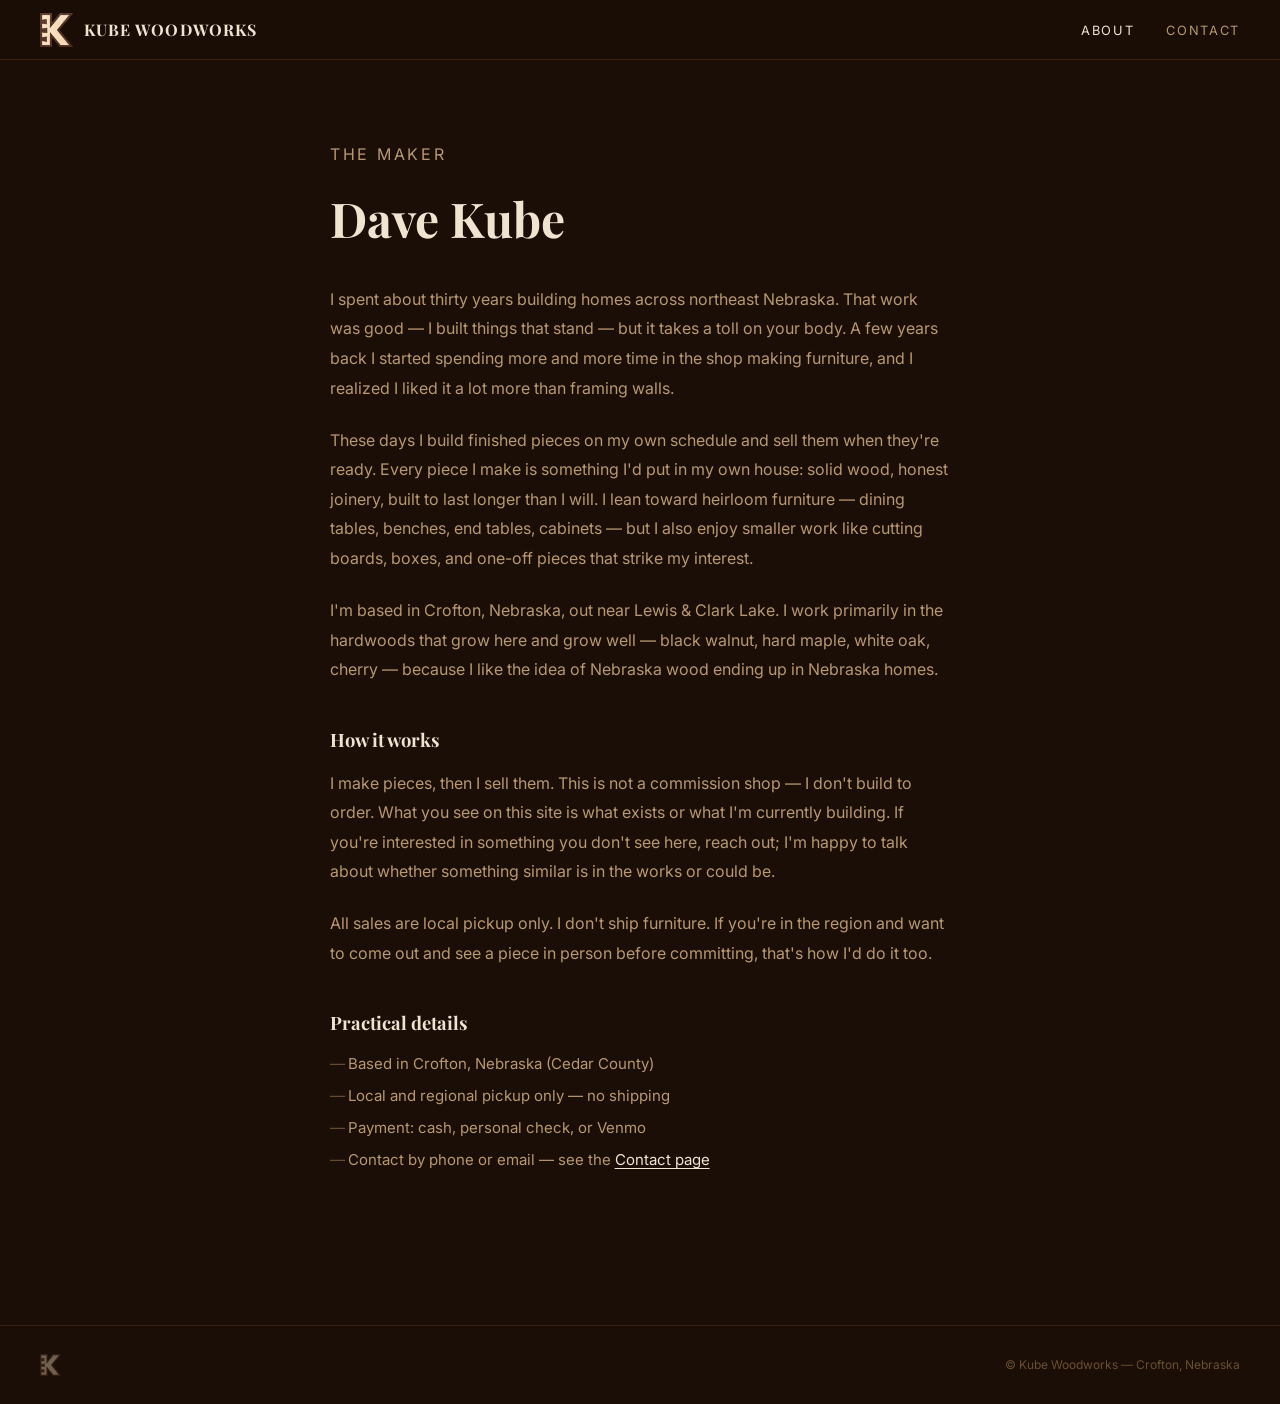
==== about.html @ 45e0f2c5 "Build initial static site for Kube Woodworks Three-page static site (index, about, contact) per READ" ====
<!DOCTYPE html>
<html lang="en">
<head>
  <meta charset="UTF-8">
  <meta name="viewport" content="width=device-width, initial-scale=1.0">
  <title>About — Kube Woodworks</title>
  <meta name="description" content="Dave Kube is a craftsman in Crofton, Nebraska. After 30 years building homes, he now makes heirloom furniture and one-of-a-kind wooden pieces.">
  <link rel="icon" type="image/png" sizes="512x512" href="assets/k-mark-512.png">
  <link rel="apple-touch-icon" href="assets/k-mark-512.png">
  <link rel="manifest" href="assets/site.webmanifest">
  <link rel="stylesheet" href="style.css">
</head>
<body>

  <!-- ── Navigation ── -->
  <nav class="site-nav" aria-label="Site navigation">
    <a class="nav-home" href="index.html" aria-label="Kube Woodworks home">
      <img src="assets/k-mark-512.png" alt="">
      <span class="nav-wordmark">Kube Woodworks</span>
    </a>
    <ul class="nav-links">
      <li><a href="about.html" aria-current="page">About</a></li>
      <li><a href="contact.html">Contact</a></li>
    </ul>
  </nav>

  <!-- ── About content ── -->
  <main class="content-page">
    <div class="content-inner">

      <p class="page-eyebrow">The maker</p>
      <h1 class="page-title">Dave Kube</h1>

      <p>
        I spent about thirty years building homes across northeast Nebraska.
        That work was good — I built things that stand — but it takes a toll
        on your body. A few years back I started spending more and more time
        in the shop making furniture, and I realized I liked it a lot more
        than framing walls.
      </p>

      <p>
        These days I build finished pieces on my own schedule and sell them
        when they're ready. Every piece I make is something I'd put in my
        own house: solid wood, honest joinery, built to last longer than
        I will. I lean toward heirloom furniture — dining tables, benches,
        end tables, cabinets — but I also enjoy smaller work like cutting
        boards, boxes, and one-off pieces that strike my interest.
      </p>

      <p>
        I'm based in Crofton, Nebraska, out near Lewis &amp; Clark Lake.
        I work primarily in the hardwoods that grow here and grow well —
        black walnut, hard maple, white oak, cherry — because I like the
        idea of Nebraska wood ending up in Nebraska homes.
      </p>

      <h2>How it works</h2>

      <p>
        I make pieces, then I sell them. This is not a commission shop —
        I don't build to order. What you see on this site is what exists
        or what I'm currently building. If you're interested in something
        you don't see here, reach out; I'm happy to talk about whether
        something similar is in the works or could be.
      </p>

      <p>
        All sales are local pickup only. I don't ship furniture.
        If you're in the region and want to come out and see a piece in
        person before committing, that's how I'd do it too.
      </p>

      <h2>Practical details</h2>

      <ul>
        <li>Based in Crofton, Nebraska (Cedar County)</li>
        <li>Local and regional pickup only — no shipping</li>
        <li>Payment: cash, personal check, or Venmo</li>
        <li>Contact by phone or email — see the <a href="contact.html" style="color:var(--text);text-underline-offset:3px;">Contact page</a></li>
      </ul>

    </div>
  </main>

  <!-- ── Footer ── -->
  <footer class="site-footer">
    <a class="footer-logo" href="index.html" aria-label="Kube Woodworks">
      <img src="assets/k-mark-512.png" alt="">
    </a>
    <p class="footer-copy">&copy; Kube Woodworks &mdash; Crofton, Nebraska</p>
  </footer>

</body>
</html>
---- style.css ----
/* =============================================================
   Kube Woodworks — shared styles
   ============================================================= */

@import url('https://fonts.googleapis.com/css2?family=Playfair+Display:wght@400;700&family=Inter:wght@400;500&display=swap');

:root {
  --bg:             #1a0e07;
  --surface:        #211209;
  --surface-raised: #2c180a;
  --text:           #f0e4d0;
  --text-dim:       #b89870;
  --text-muted:     #6a4e30;
  --accent:         #c87d38;
  --green:          #6ba870;
  --divider:        #38200e;
  --nav-h:          60px;
  --serif: 'Playfair Display', Georgia, 'Times New Roman', serif;
  --sans:  'Inter', system-ui, -apple-system, sans-serif;
}

*, *::before, *::after { box-sizing: border-box; margin: 0; padding: 0; }

html {
  -webkit-text-size-adjust: 100%;
  scroll-behavior: smooth;
}

body {
  background: var(--bg);
  color: var(--text);
  font-family: var(--sans);
  font-size: 1rem;
  line-height: 1.6;
  min-height: 100dvh;
}

/* ── Navigation ─────────────────────────────────────────────── */

.site-nav {
  position: fixed;
  top: 0;
  inset-inline: 0;
  height: var(--nav-h);
  display: flex;
  align-items: center;
  padding: 0 clamp(1rem, 4vw, 2.5rem);
  background: rgba(26, 14, 7, 0.94);
  backdrop-filter: blur(14px);
  -webkit-backdrop-filter: blur(14px);
  border-bottom: 1px solid var(--divider);
  z-index: 200;
  gap: 1rem;
}

.nav-home {
  display: flex;
  align-items: center;
  gap: 0.6rem;
  text-decoration: none;
  color: var(--text);
  flex-shrink: 0;
}

.nav-home img {
  height: 34px;
  width: auto;
  object-fit: contain;
}

.nav-wordmark {
  font-family: var(--serif);
  font-weight: 700;
  font-size: 1rem;
  letter-spacing: 0.07em;
  text-transform: uppercase;
  line-height: 1;
}

.nav-links {
  margin-left: auto;
  display: flex;
  gap: 2rem;
  list-style: none;
}

.nav-links a {
  color: var(--text-dim);
  text-decoration: none;
  font-size: 0.8rem;
  letter-spacing: 0.13em;
  text-transform: uppercase;
  transition: color 0.18s;
}

.nav-links a:hover,
.nav-links a[aria-current="page"] {
  color: var(--text);
}

/* ── Gallery — index.html ────────────────────────────────────── */

.gallery-stage {
  padding-top: var(--nav-h);
  height: 100dvh;
  overflow: hidden;
  position: relative;
}

/* Each piece: hidden by default, shown with .active */
.piece {
  display: none;
  height: calc(100dvh - var(--nav-h));
  grid-template-columns: 1fr 400px;
}

.piece.active {
  display: grid;
  animation: piece-in 0.3s ease;
}

@keyframes piece-in {
  from { opacity: 0; }
  to   { opacity: 1; }
}

/* Photo panel */
.piece-photo {
  overflow: hidden;
  display: flex;
  align-items: center;
  justify-content: center;
  background: var(--surface);
  border-right: 1px solid var(--divider);
}

.piece-photo img {
  width: 100%;
  height: 100%;
  object-fit: contain;
  object-position: center;
}

/* Placeholder shown when no photo is provided yet */
.piece-photo-placeholder {
  width: 100%;
  height: 100%;
  display: flex;
  flex-direction: column;
  align-items: center;
  justify-content: center;
  gap: 1.25rem;
  background: var(--surface);
}

.piece-photo-placeholder img {
  height: 100px;
  width: auto;
  opacity: 0.18;
  object-fit: contain;
}

.piece-photo-placeholder p {
  color: var(--text-muted);
  font-size: 0.75rem;
  letter-spacing: 0.14em;
  text-transform: uppercase;
}

/* Placard panel */
.piece-placard {
  display: flex;
  flex-direction: column;
  padding: clamp(2rem, 5vh, 3.5rem) 2.25rem clamp(2rem, 5vh, 3.5rem) 2.25rem;
  overflow-y: auto;
  background: var(--surface);
}

.piece-number {
  font-size: 0.7rem;
  letter-spacing: 0.18em;
  text-transform: uppercase;
  color: var(--text-muted);
  margin-bottom: 1.25rem;
}

.piece-title {
  font-family: var(--serif);
  font-size: clamp(1.6rem, 2.8vw, 2.25rem);
  font-weight: 700;
  line-height: 1.15;
  margin-bottom: 1.75rem;
}

.piece-meta {
  display: grid;
  grid-template-columns: auto 1fr;
  gap: 0.35rem 1rem;
  margin-bottom: 1.75rem;
}

.piece-meta dt {
  font-size: 0.7rem;
  letter-spacing: 0.14em;
  text-transform: uppercase;
  color: var(--text-muted);
  align-self: baseline;
  padding-top: 0.15em;
}

.piece-meta dd {
  font-size: 0.9375rem;
  color: var(--text-dim);
}

.piece-description {
  font-size: 0.9375rem;
  line-height: 1.75;
  color: var(--text-dim);
  margin-bottom: 2rem;
  flex: 1;
}

/* Availability block */
.piece-availability {
  margin-top: auto;
  padding-top: 1.5rem;
  border-top: 1px solid var(--divider);
}

.avail-badge {
  display: inline-flex;
  align-items: center;
  gap: 0.5rem;
  font-size: 0.7rem;
  letter-spacing: 0.14em;
  text-transform: uppercase;
  margin-bottom: 0.75rem;
}

.avail-badge::before {
  content: '';
  display: block;
  width: 7px;
  height: 7px;
  border-radius: 50%;
  background: currentColor;
  flex-shrink: 0;
}

.avail-badge.available   { color: var(--green); }
.avail-badge.unavailable { color: var(--accent); }

.avail-message {
  font-size: 0.875rem;
  line-height: 1.65;
  color: var(--text-dim);
  margin-bottom: 1.1rem;
}

.btn {
  display: inline-block;
  padding: 0.6rem 1.3rem;
  background: transparent;
  border: 1px solid var(--text-muted);
  color: var(--text);
  text-decoration: none;
  font-family: var(--sans);
  font-size: 0.775rem;
  letter-spacing: 0.12em;
  text-transform: uppercase;
  transition: border-color 0.18s, color 0.18s;
  cursor: pointer;
}

.btn:hover {
  border-color: var(--text);
}

/* Gallery controls (counter + arrows) */
.gallery-controls {
  position: absolute;
  bottom: 1.5rem;
  /* Centered on the photo half, accounting for 400px placard */
  left: 0;
  right: 400px;
  display: flex;
  align-items: center;
  justify-content: center;
  gap: 1.25rem;
  z-index: 10;
  pointer-events: none;
}

.gallery-controls > * {
  pointer-events: auto;
}

.gallery-btn {
  width: 44px;
  height: 44px;
  display: flex;
  align-items: center;
  justify-content: center;
  background: rgba(26, 14, 7, 0.75);
  border: 1px solid var(--divider);
  color: var(--text);
  font-size: 1rem;
  cursor: pointer;
  transition: background 0.18s, border-color 0.18s;
}

.gallery-btn:hover:not(:disabled) {
  background: var(--surface-raised);
  border-color: var(--text-muted);
}

.gallery-btn:disabled {
  opacity: 0.2;
  cursor: default;
}

.gallery-counter {
  font-size: 0.7rem;
  letter-spacing: 0.16em;
  color: var(--text-muted);
  min-width: 2.5rem;
  text-align: center;
}

/* ── Content pages — about.html / contact.html ───────────────── */

.content-page {
  padding-top: var(--nav-h);
}

.content-inner {
  max-width: 700px;
  margin: 0 auto;
  padding: clamp(3rem, 8vw, 5rem) clamp(1.25rem, 5vw, 2.5rem) 4rem;
}

.page-eyebrow {
  font-size: 0.7rem;
  letter-spacing: 0.17em;
  text-transform: uppercase;
  color: var(--text-muted);
  margin-bottom: 0.875rem;
}

.page-title {
  font-family: var(--serif);
  font-size: clamp(2rem, 5vw, 3rem);
  font-weight: 700;
  line-height: 1.1;
  margin-bottom: 2.5rem;
}

.content-inner p {
  font-size: 1rem;
  line-height: 1.85;
  color: var(--text-dim);
  margin-bottom: 1.4rem;
}

.content-inner h2 {
  font-family: var(--serif);
  font-size: 1.15rem;
  font-weight: 700;
  color: var(--text);
  margin: 2.5rem 0 0.9rem;
}

.content-inner ul {
  list-style: none;
  margin-bottom: 1.5rem;
  display: flex;
  flex-direction: column;
  gap: 0.45rem;
}

.content-inner ul li {
  font-size: 0.9375rem;
  color: var(--text-dim);
  padding-left: 1.1rem;
  position: relative;
  line-height: 1.65;
}

.content-inner ul li::before {
  content: '—';
  position: absolute;
  left: 0;
  color: var(--text-muted);
}

/* Contact specifics */
.contact-methods {
  display: grid;
  grid-template-columns: 1fr 1fr;
  gap: 0.5rem 2.5rem;
  margin-bottom: 2.5rem;
}

.contact-method {
  padding: 1.5rem 0;
  border-top: 1px solid var(--divider);
  display: flex;
  flex-direction: column;
  gap: 0.3rem;
}

.contact-label {
  font-size: 0.68rem;
  letter-spacing: 0.16em;
  text-transform: uppercase;
  color: var(--text-muted);
}

.contact-value {
  font-family: var(--serif);
  font-size: 1.25rem;
  color: var(--text);
  text-decoration: none;
  line-height: 1.2;
  transition: color 0.18s;
}

.contact-value:hover {
  color: var(--accent);
}

.contact-note {
  font-size: 0.8125rem;
  color: var(--text-muted);
  line-height: 1.55;
  margin-top: 0.2rem;
}

.inquiry-block {
  margin-top: 0.5rem;
  padding: 1.75rem 2rem;
  background: var(--surface);
  border: 1px solid var(--divider);
}

.inquiry-block h2 {
  font-family: var(--serif);
  font-size: 1.1rem;
  color: var(--text);
  margin-bottom: 0.75rem;
}

.inquiry-block p {
  font-size: 0.9375rem;
  color: var(--text-dim);
  line-height: 1.75;
  margin-bottom: 0;
}

.inquiry-block a {
  color: var(--text);
  text-decoration: underline;
  text-underline-offset: 3px;
}

/* ── Footer ──────────────────────────────────────────────────── */

.site-footer {
  margin-top: 4rem;
  padding: 1.75rem clamp(1.25rem, 5vw, 2.5rem);
  border-top: 1px solid var(--divider);
  display: flex;
  align-items: center;
  justify-content: space-between;
  flex-wrap: wrap;
  gap: 1rem;
}

.footer-logo {
  display: flex;
  align-items: center;
  gap: 0.5rem;
  text-decoration: none;
}

.footer-logo img {
  height: 22px;
  opacity: 0.4;
  object-fit: contain;
}

.footer-copy {
  font-size: 0.75rem;
  color: var(--text-muted);
}

/* ── Responsive ──────────────────────────────────────────────── */

@media (max-width: 900px) {
  .piece {
    grid-template-columns: 1fr 340px;
  }
  .gallery-controls {
    right: 340px;
  }
}

@media (max-width: 680px) {
  /* Stack gallery vertically on mobile */
  .gallery-stage {
    height: auto;
    overflow: visible;
    padding-bottom: 5rem; /* room for fixed controls */
  }

  .piece {
    height: auto;
  }

  .piece.active {
    grid-template-columns: 1fr;
    grid-template-rows: 62vw auto;
  }

  .piece-photo {
    height: 62vw;
    min-height: 240px;
    border-right: none;
    border-bottom: 1px solid var(--divider);
  }

  .gallery-controls {
    position: fixed;
    right: auto;
    left: 50%;
    bottom: 1rem;
    transform: translateX(-50%);
    background: rgba(26, 14, 7, 0.88);
    border: 1px solid var(--divider);
    padding: 0.4rem 0.75rem;
    backdrop-filter: blur(10px);
    -webkit-backdrop-filter: blur(10px);
    border-radius: 2px;
  }

  .nav-wordmark {
    /* Keep wordmark but clip it on very small screens */
    font-size: 0.875rem;
  }

  .contact-methods {
    grid-template-columns: 1fr;
  }
}

@media (max-width: 400px) {
  .nav-wordmark {
    display: none;
  }
}
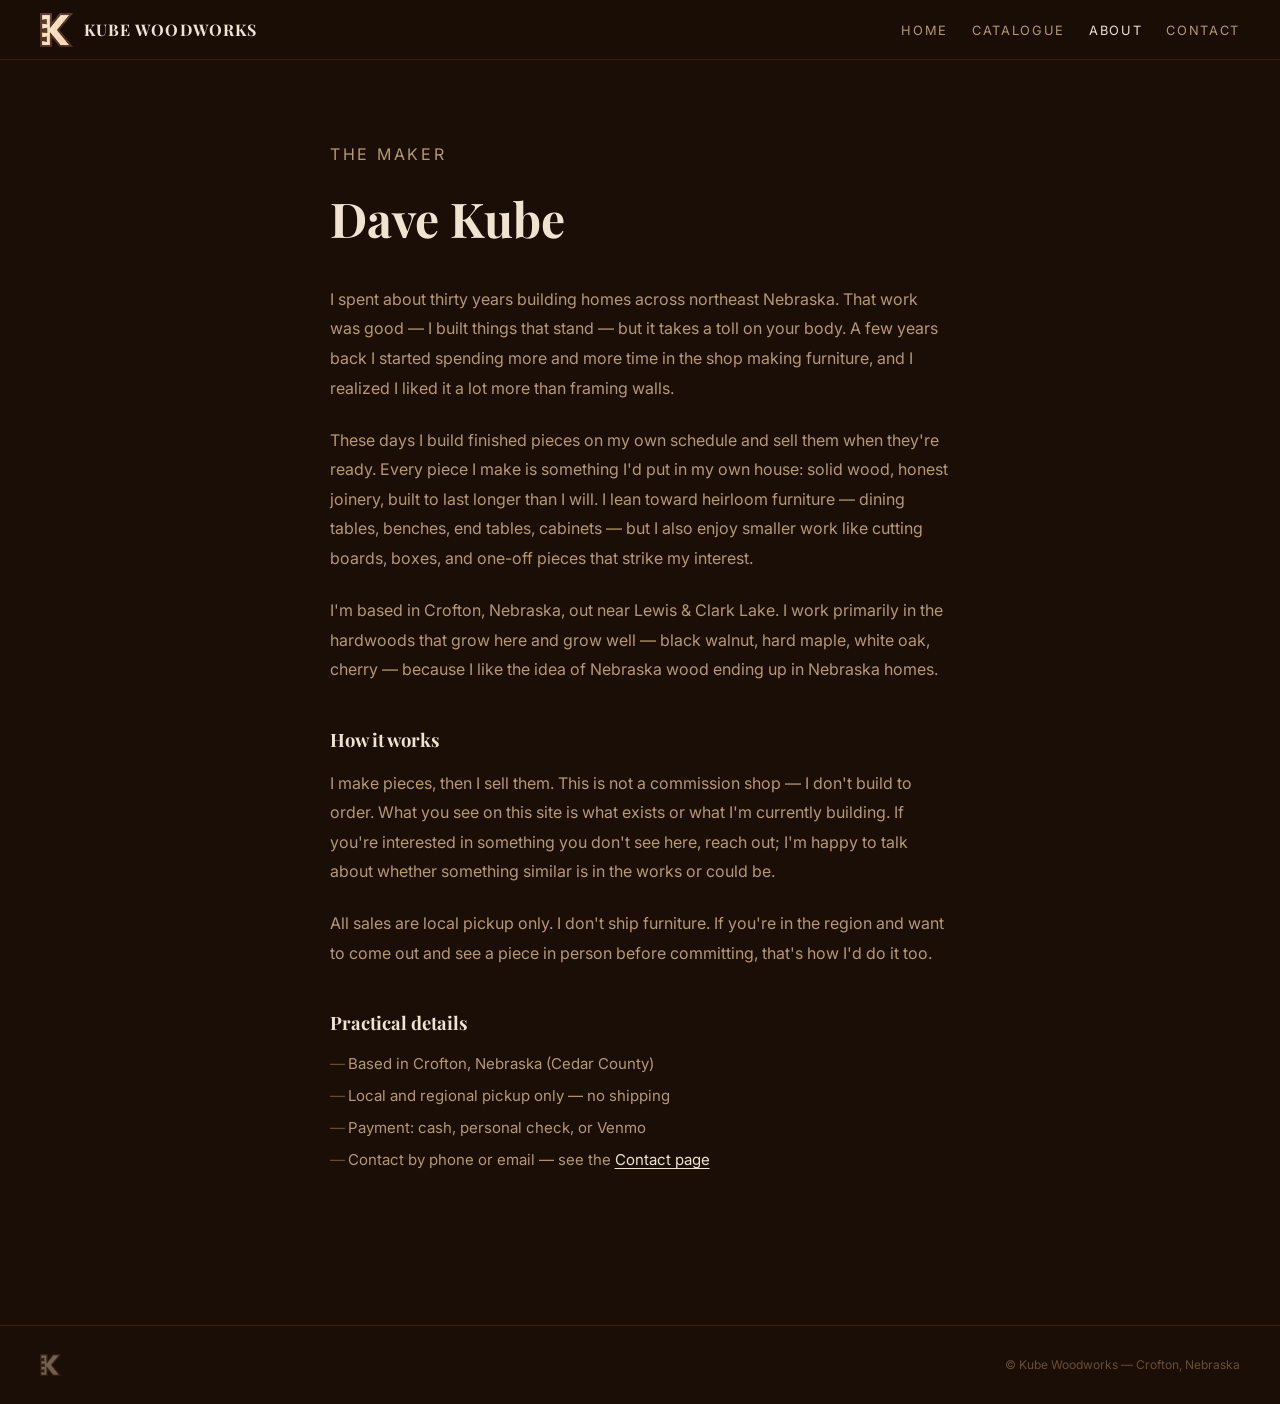
==== commit 88c8dee1: "Add Home nav button and Catalogue page Nav now has: Home | Catalogue | About | Contact on all pages." ====
--- a/about.html
+++ b/about.html
@@ -19,6 +19,8 @@
       <span class="nav-wordmark">Kube Woodworks</span>
     </a>
     <ul class="nav-links">
+      <li><a href="index.html">Home</a></li>
+      <li><a href="catalogue.html">Catalogue</a></li>
       <li><a href="about.html" aria-current="page">About</a></li>
       <li><a href="contact.html">Contact</a></li>
     </ul>
--- a/style.css
+++ b/style.css
@@ -80,7 +80,7 @@
 .nav-links {
   margin-left: auto;
   display: flex;
-  gap: 2rem;
+  gap: 1.5rem;
   list-style: none;
 }
 
@@ -493,6 +493,140 @@
 .footer-copy {
   font-size: 0.75rem;
   color: var(--text-muted);
+}
+
+/* ── Catalogue — catalogue.html ─────────────────────────────── */
+
+.catalogue-page {
+  padding-top: var(--nav-h);
+}
+
+.catalogue-header {
+  max-width: 700px;
+  margin: 0 auto;
+  padding: clamp(2.5rem, 6vw, 4rem) clamp(1.25rem, 5vw, 2.5rem) 0;
+}
+
+.catalogue-intro {
+  font-size: 0.9375rem;
+  color: var(--text-muted);
+  margin-top: -1.5rem;
+  margin-bottom: 0;
+  line-height: 1.6;
+}
+
+.catalogue-grid {
+  display: grid;
+  grid-template-columns: repeat(auto-fill, minmax(300px, 1fr));
+  gap: 1px;
+  background: var(--divider);
+  margin-top: clamp(2rem, 5vw, 3rem);
+}
+
+.catalogue-card {
+  background: var(--surface);
+  display: flex;
+  flex-direction: column;
+  transition: background 0.18s;
+}
+
+.catalogue-card:hover {
+  background: var(--surface-raised);
+}
+
+.card-photo {
+  aspect-ratio: 4 / 3;
+  overflow: hidden;
+  background: var(--bg);
+  display: flex;
+  align-items: center;
+  justify-content: center;
+}
+
+.card-photo img {
+  width: 100%;
+  height: 100%;
+  object-fit: cover;
+}
+
+.card-photo-placeholder {
+  width: 100%;
+  height: 100%;
+  display: flex;
+  align-items: center;
+  justify-content: center;
+  background: var(--bg);
+}
+
+.card-photo-placeholder img {
+  height: 56px;
+  width: auto;
+  opacity: 0.14;
+  object-fit: contain;
+}
+
+.card-body {
+  padding: 1.25rem 1.5rem 1.5rem;
+  display: flex;
+  flex-direction: column;
+  flex: 1;
+}
+
+.card-title {
+  font-family: var(--serif);
+  font-size: 1.2rem;
+  font-weight: 700;
+  line-height: 1.2;
+  margin-bottom: 1rem;
+}
+
+.card-meta {
+  display: grid;
+  grid-template-columns: auto 1fr;
+  gap: 0.25rem 0.75rem;
+  margin-bottom: 1rem;
+}
+
+.card-meta dt {
+  font-size: 0.65rem;
+  letter-spacing: 0.14em;
+  text-transform: uppercase;
+  color: var(--text-muted);
+  align-self: baseline;
+  padding-top: 0.12em;
+}
+
+.card-meta dd {
+  font-size: 0.875rem;
+  color: var(--text-dim);
+}
+
+.card-description {
+  font-size: 0.875rem;
+  line-height: 1.7;
+  color: var(--text-muted);
+  margin-bottom: 1.25rem;
+  flex: 1;
+  display: -webkit-box;
+  -webkit-line-clamp: 3;
+  -webkit-box-orient: vertical;
+  overflow: hidden;
+}
+
+.card-footer {
+  margin-top: auto;
+  padding-top: 1rem;
+  border-top: 1px solid var(--divider);
+  display: flex;
+  align-items: center;
+  justify-content: space-between;
+  gap: 1rem;
+  flex-wrap: wrap;
+}
+
+.btn-sm {
+  padding: 0.45rem 1rem;
+  font-size: 0.7rem;
 }
 
 /* ── Responsive ──────────────────────────────────────────────── */
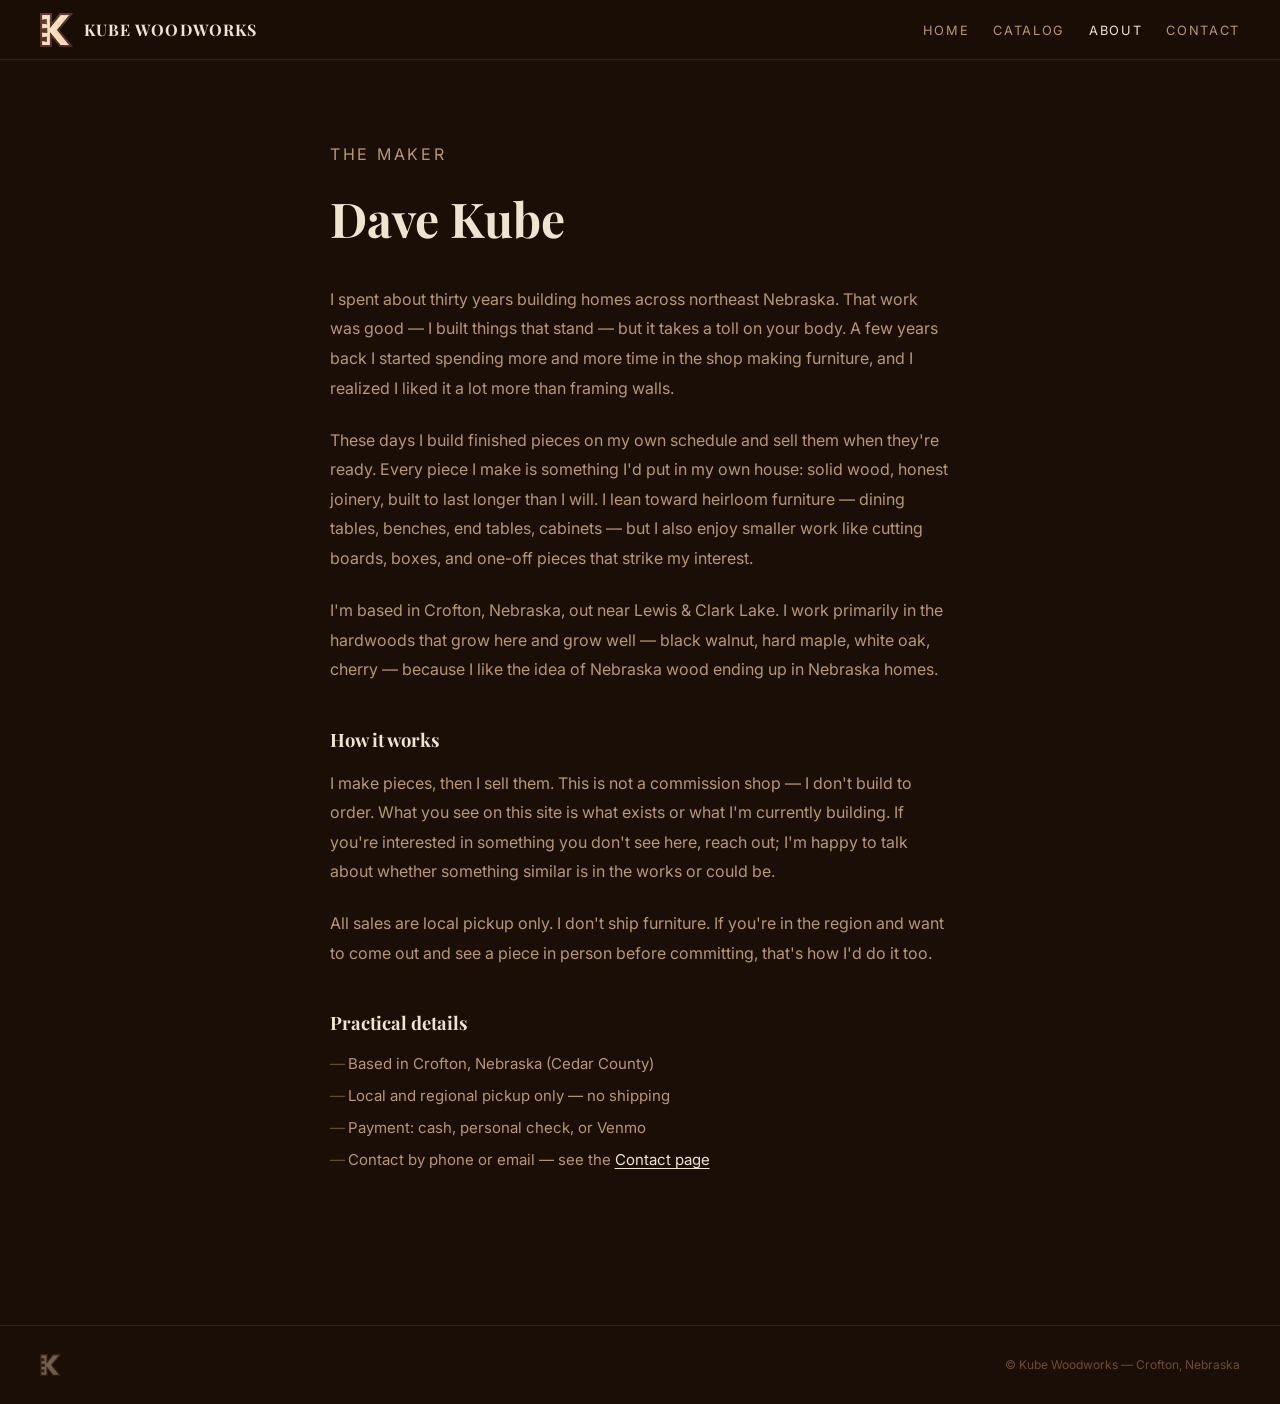
==== commit 2764b5d8: "Rename Catalogue to Catalog (American English) https://claude.ai/code/session_01MZtUNQQRKaAaAdE1h5Vs" ====
--- a/about.html
+++ b/about.html
@@ -20,7 +20,7 @@
     </a>
     <ul class="nav-links">
       <li><a href="index.html">Home</a></li>
-      <li><a href="catalogue.html">Catalogue</a></li>
+      <li><a href="catalog.html">Catalog</a></li>
       <li><a href="about.html" aria-current="page">About</a></li>
       <li><a href="contact.html">Contact</a></li>
     </ul>
--- a/style.css
+++ b/style.css
@@ -495,19 +495,19 @@
   color: var(--text-muted);
 }
 
-/* ── Catalogue — catalogue.html ─────────────────────────────── */
-
-.catalogue-page {
+/* ── Catalog — catalog.html ─────────────────────────────── */
+
+.catalog-page {
   padding-top: var(--nav-h);
 }
 
-.catalogue-header {
+.catalog-header {
   max-width: 700px;
   margin: 0 auto;
   padding: clamp(2.5rem, 6vw, 4rem) clamp(1.25rem, 5vw, 2.5rem) 0;
 }
 
-.catalogue-intro {
+.catalog-intro {
   font-size: 0.9375rem;
   color: var(--text-muted);
   margin-top: -1.5rem;
@@ -515,7 +515,7 @@
   line-height: 1.6;
 }
 
-.catalogue-grid {
+.catalog-grid {
   display: grid;
   grid-template-columns: repeat(auto-fill, minmax(300px, 1fr));
   gap: 1px;
@@ -523,14 +523,14 @@
   margin-top: clamp(2rem, 5vw, 3rem);
 }
 
-.catalogue-card {
+.catalog-card {
   background: var(--surface);
   display: flex;
   flex-direction: column;
   transition: background 0.18s;
 }
 
-.catalogue-card:hover {
+.catalog-card:hover {
   background: var(--surface-raised);
 }
 
